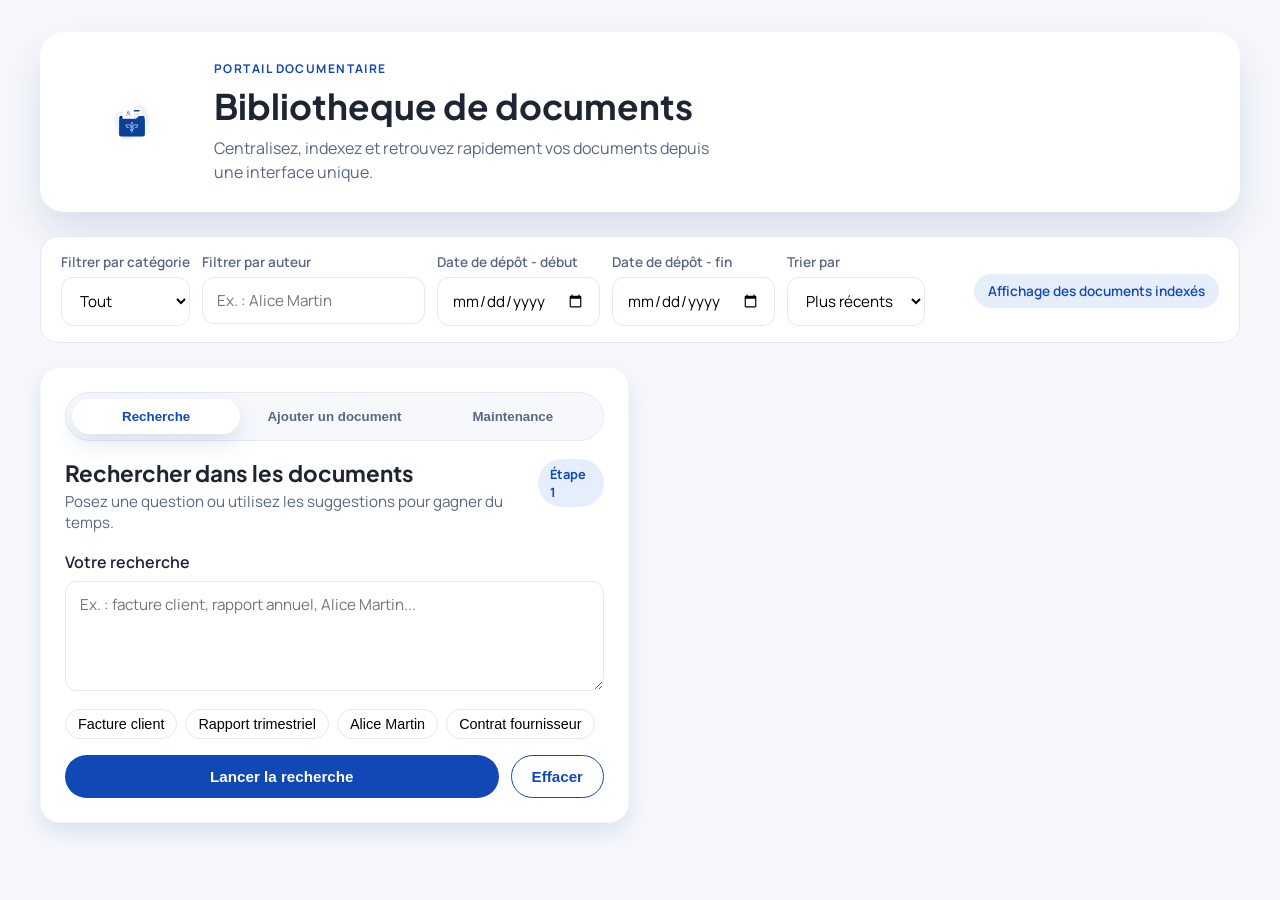
==== src/main/resources/static/index.html @ af0b33cd "refactoring with Bert  Embeddings" ====
<!DOCTYPE html>
<html lang="fr">
<head>
    <meta charset="UTF-8">
    <meta name="viewport" content="width=device-width, initial-scale=1.0">
    <title>POC Recherche Documentaire</title>
    <link rel="stylesheet" href="style.css">
</head>
<body>
    <div class="page-shell">
        <div class="main-area">
            <header class="topbar">
                <div class="topbar-left">
                    <div class="logo-block logo-inline" aria-label="Portail documentaire">
                        <div class="logo-svg" aria-hidden="true">
                            <svg xmlns="http://www.w3.org/2000/svg" viewBox="0 0 160 160" focusable="false" fill="none">
                                <path fill-rule="evenodd" clip-rule="evenodd" d="M14.8884 101.372C11.4714 83.1768 1.82896 61.7668 14.8364 48.587C28.2997 34.9452 51.8456 38.5 69.4699 46.0677C83.7802 52.2124 89.3129 68.0719 94.4355 82.7661C98.5552 94.5835 99.2362 106.781 94.7006 118.442C89.6573 131.408 82.3371 145.084 68.8498 148.546C55.1799 152.055 41.6489 144.076 31.0245 134.788C21.2227 126.219 17.2897 114.159 14.8884 101.372Z" fill="#A0B2EC" fill-opacity="0.16"/>
                                <path d="M134.02 26.1579C143.216 37.8291 149.362 52.6506 151.388 67.2498C155.366 95.9281 133.148 124.519 103.481 131.039C89.5222 134.106 73.9301 130.748 65.0224 120.067C58.4294 112.163 58.0887 101.722 61.5658 92.1606C64.4989 84.0965 70.0261 77.1935 73.5948 69.406C79.0514 57.5003 77.8714 45.1716 80.9607 32.9169C82.654 26.1985 86.4874 18.6388 92.8475 14.7705C98.8848 11.0977 106.569 10.2636 113.271 11.8981C121.731 13.9608 128.786 19.5161 134.02 26.1579Z" fill="#A0B2EC" fill-opacity="0.16"/>
                                <path d="M130.402 72.8366L130.402 131.085C130.402 134.266 127.823 136.845 124.642 136.845L35.3616 136.845C32.1804 136.845 29.6016 134.266 29.6016 131.085L29.6016 61.3166C29.6016 58.1355 32.1804 55.5566 35.3616 55.5566L58.365 55.5566C61.5462 55.5566 64.125 58.1355 64.125 61.3166L64.125 64.1966C64.125 65.7872 65.4144 67.0766 67.005 67.0766L124.642 67.0767C127.823 67.0767 130.402 69.6555 130.402 72.8366Z" fill="#0C419A"/>
                                <path d="M130.402 72.8366L130.402 131.085C130.402 134.266 127.823 136.845 124.642 136.845L35.3616 136.845C32.1804 136.845 29.6016 134.266 29.6016 131.085L29.6016 61.3166C29.6016 58.1355 32.1804 55.5566 35.3616 55.5566L58.365 55.5566C61.5462 55.5566 64.125 58.1355 64.125 61.3166L64.125 64.1966C64.125 65.7872 65.4144 67.0766 67.005 67.0766L124.642 67.0767C127.823 67.0767 130.402 69.6555 130.402 72.8366Z" fill="black" fill-opacity="0.3"/>
                                <g filter="url(#filter0_d_7993_14626)">
                                    <path d="M48.0016 136H112.722C116.257 136 119.122 133.135 119.122 129.6V30.4C119.122 26.8654 116.257 24 112.722 24H48.0016C44.4669 24 41.6016 26.8654 41.6016 30.4V129.6C41.6016 133.135 44.4669 136 48.0016 136Z" fill="white"/>
                                </g>
                                <rect x="86.4023" y="32" width="24.8" height="6.4" rx="3.2" fill="#0C419A"/>
                                <rect x="86.4023" y="45.5996" width="24.8" height="4.8" rx="2.4" fill="#BDCCF8"/>
                                <rect x="86.4023" y="57.5996" width="8.8" height="4.8" rx="2.4" fill="#BDCCF8"/>
                                <circle cx="65.6016" cy="48" r="16" fill="#F9FAFF"/>
                                <path d="M60.4516 43.032C60.4516 40.474 62.5782 38.4004 65.2016 38.4004C67.8249 38.4004 69.9516 40.474 69.9516 43.032C69.9516 45.5899 67.8249 47.6635 65.2016 47.6635C62.5782 47.6635 60.4516 45.5899 60.4516 43.032ZM65.2016 45.8109C66.7756 45.8109 68.0516 44.5667 68.0516 43.032C68.0516 41.4972 66.7756 40.253 65.2016 40.253C63.6276 40.253 62.3516 41.4972 62.3516 43.032C62.3516 44.5667 63.6276 45.8109 65.2016 45.8109Z" fill="#0C419A"/>
                                <path d="M59.8276 50.7604C58.6332 51.9249 57.8775 53.4371 57.6639 55.0531C57.5951 55.5732 58.0269 56.0004 58.5516 56.0004C59.0762 56.0004 59.4931 55.5719 59.5846 55.0552C59.7834 53.932 60.3334 52.8872 61.1711 52.0704C62.24 51.0281 63.6898 50.4425 65.2016 50.4425C66.7133 50.4425 68.1631 51.0281 69.2321 52.0704C70.0697 52.8872 70.6198 53.932 70.8186 55.0552C70.91 55.5719 71.3269 56.0004 71.8516 56.0004C72.3762 56.0004 72.808 55.5732 72.7392 55.0531C72.5257 53.4371 71.7699 51.9249 70.5756 50.7604C69.1503 49.3706 67.2172 48.5899 65.2016 48.5899C63.1859 48.5899 61.2528 49.3706 59.8276 50.7604Z" fill="#0C419A"/>
                                <rect x="49.6016" y="72" width="9.6" height="6.4" rx="3.2" fill="#A05BB6"/>
                                <rect x="49.6016" y="84.8008" width="9.6" height="6.4" rx="3.2" fill="#A05BB6"/>
                                <rect x="63.2031" y="72.8008" width="48" height="4.8" rx="2.4" fill="#BDCCF8"/>
                                <rect x="63.2031" y="85.5996" width="24.8" height="4.8" rx="2.4" fill="#BDCCF8"/>
                                <rect x="49.6016" y="99.1992" width="61.6" height="23.2" rx="2.03303" fill="#F9FAFF"/>
                                <path d="M56 113.599H62.0785C62.3927 113.599 62.6778 113.415 62.8074 113.129L64.9271 108.445C65.2133 107.813 66.1142 107.82 66.39 108.457L70.5672 118.105C70.8575 118.775 71.8206 118.738 72.0579 118.047L73.4001 114.139C73.5111 113.816 73.815 113.599 74.1567 113.599H76.6115C76.9128 113.599 77.1886 113.43 77.3249 113.161L81.5559 104.821C81.8708 104.2 82.7733 104.249 83.0182 104.901L87.4175 116.601C87.6678 117.267 88.5975 117.299 88.8937 116.652L90.0781 114.066C90.2084 113.782 90.4925 113.599 90.8054 113.599H94.1971C94.4984 113.599 94.7742 113.43 94.9105 113.161L96.6127 109.806C96.909 109.222 97.7433 109.222 98.0396 109.806L99.7417 113.161C99.8781 113.43 100.154 113.599 100.455 113.599H104.8" stroke="#A05BB6" stroke-width="2" stroke-linecap="round"/>
                                <path d="M29.6021 72.8367L29.6021 131.085C29.6021 134.266 32.181 136.845 35.3621 136.845L124.642 136.845C127.824 136.845 130.402 134.266 130.402 131.085L130.402 61.3166C130.402 58.1355 127.824 55.5566 124.642 55.5566L109.785 55.5566C108.257 55.5566 106.792 56.1635 105.712 57.2437L96.7224 66.2331C96.1823 66.7732 95.4498 67.0766 94.686 67.0766L35.3621 67.0766C32.181 67.0766 29.6021 69.6555 29.6021 72.8367Z" fill="#0C419A"/>
                                <path d="M77.4423 110.24H83.2023C84.3481 110.24 85.4469 109.785 86.257 108.975C87.0672 108.165 87.5223 107.066 87.5223 105.92C87.5223 104.774 87.0672 103.675 86.257 102.865C85.4469 102.055 84.3481 101.6 83.2023 101.6H73.1223C72.7404 101.6 72.3742 101.752 72.1041 102.022C71.8341 102.292 71.6823 102.658 71.6823 103.04C71.6823 103.422 71.8341 103.788 72.1041 104.058C72.3742 104.328 72.7404 104.48 73.1223 104.48H83.2023C83.5843 104.48 83.9505 104.632 84.2206 104.902C84.4906 105.172 84.6423 105.538 84.6423 105.92C84.6423 106.302 84.4906 106.668 84.2206 106.938C83.9505 107.208 83.5843 107.36 83.2023 107.36H77.4423C76.2966 107.36 75.1978 107.815 74.3876 108.625C73.5775 109.435 73.1223 110.534 73.1223 111.68C73.1223 112.826 73.5775 113.925 74.3876 114.735C75.1978 115.545 76.2966 116 77.4423 116H83.2023C83.5843 116 83.9505 115.848 84.2206 115.578C84.4906 115.308 84.6423 114.942 84.6423 114.56C84.6423 114.178 84.4906 113.812 84.2206 113.542C83.9505 113.272 83.5843 113.12 83.2023 113.12H77.4423C77.0604 113.12 76.6942 112.968 76.4241 112.698C76.1541 112.428 76.0023 112.062 76.0023 111.68C76.0023 111.298 76.1541 110.932 76.4241 110.662C76.6942 110.392 77.0604 110.24 77.4423 110.24Z" fill="#BDCCF8"/>
                                <path d="M81.0423 98.72C82.26 98.7196 83.4462 98.3334 84.4307 97.6167C85.4151 96.9001 86.1471 95.8899 86.5215 94.7312C86.6909 94.2171 87.0178 93.7693 87.4559 93.4514C87.894 93.1335 88.4211 92.9616 88.9623 92.96H101.822C101.475 95.3595 100.276 97.5537 98.4429 99.1406C96.61 100.727 94.2667 101.601 91.8423 101.6C91.4604 101.6 91.0942 101.752 90.8241 102.022C90.5541 102.292 90.4023 102.658 90.4023 103.04C90.4023 103.422 90.5541 103.788 90.8241 104.058C91.0942 104.328 91.4604 104.48 91.8423 104.48C95.2796 104.48 98.576 103.115 101.006 100.684C103.437 98.2536 104.802 94.9572 104.802 91.52C104.802 91.1381 104.651 90.7718 104.381 90.5018C104.111 90.2317 103.744 90.08 103.362 90.08H88.9623C87.7447 90.0804 86.5584 90.4666 85.574 91.1833C84.5896 91.8999 83.8576 92.9101 83.4831 94.0688C83.3138 94.5829 82.9869 95.0307 82.5488 95.3486C82.1107 95.6665 81.5836 95.8384 81.0423 95.84H78.1623C77.6211 95.8384 77.094 95.6665 76.6559 95.3486C76.2178 95.0307 75.8909 94.5829 75.7215 94.0688C75.3471 92.9101 74.6151 91.8999 73.6307 91.1833C72.6462 90.4666 71.46 90.0804 70.2423 90.08H55.8423C55.4604 90.08 55.0942 90.2317 54.8241 90.5018C54.5541 90.7718 54.4023 91.1381 54.4023 91.52C54.4023 94.9572 55.7678 98.2536 58.1982 100.684C60.6287 103.115 63.9251 104.48 67.3623 104.48C67.7443 104.48 68.1105 104.328 68.3806 104.058C68.6506 103.788 68.8023 103.422 68.8023 103.04C68.8023 102.658 68.6506 102.292 68.3806 102.022C68.1105 101.752 67.7443 101.6 67.3623 101.6C64.938 101.601 62.5947 100.727 60.7618 99.1406C58.929 97.5537 57.7295 95.3595 57.3831 92.96H70.2423C70.7836 92.9616 71.3107 93.1335 71.7488 93.4514C72.1869 93.7693 72.5138 94.2171 72.6831 94.7312C73.0576 95.8899 73.7896 96.9001 74.774 97.6167C75.7584 98.3334 76.9447 98.7196 78.1623 98.72H81.0423Z" fill="#BDCCF8"/>
                                <path d="M79.6023 123.2C79.2204 123.2 78.8542 123.048 78.5841 122.778C78.3141 122.508 78.1623 122.142 78.1623 121.76V87.2C78.1623 86.8181 78.3141 86.4518 78.5841 86.1818C78.8542 85.9117 79.2204 85.76 79.6023 85.76C79.9843 85.76 80.3505 85.9117 80.6206 86.1818C80.8906 86.4518 81.0423 86.8181 81.0423 87.2V121.76C81.0423 122.142 80.8906 122.508 80.6206 122.778C80.3505 123.048 79.9843 123.2 79.6023 123.2Z" fill="#BDCCF8"/>
                                <path d="M79.6023 87.2C78.8903 87.2 78.1943 86.9889 77.6023 86.5933C77.0103 86.1977 76.5489 85.6355 76.2764 84.9777C76.0039 84.3198 75.9326 83.596 76.0715 82.8977C76.2104 82.1993 76.5533 81.5579 77.0568 81.0544C77.5602 80.5509 78.2017 80.2081 78.9 80.0692C79.5984 79.9303 80.3222 80.0016 80.98 80.274C81.6378 80.5465 82.2001 81.0079 82.5956 81.5999C82.9912 82.192 83.2023 82.888 83.2023 83.6C83.2023 84.5548 82.8231 85.4705 82.1479 86.1456C81.4728 86.8207 80.5571 87.2 79.6023 87.2ZM79.6023 82.0571C79.2972 82.0571 78.9989 82.1476 78.7452 82.3172C78.4915 82.4867 78.2937 82.7277 78.1769 83.0096C78.0602 83.2915 78.0296 83.6017 78.0891 83.901C78.1487 84.2003 78.2956 84.4752 78.5114 84.691C78.7272 84.9067 79.0021 85.0537 79.3013 85.1132C79.6006 85.1727 79.9108 85.1422 80.1928 85.0254C80.4747 84.9086 80.7157 84.7109 80.8852 84.4572C81.0547 84.2034 81.1452 83.9051 81.1452 83.6C81.1452 83.1908 80.9827 82.7984 80.6933 82.509C80.404 82.2197 80.0115 82.0571 79.6023 82.0571Z" fill="#BDCCF8"/>
                                <defs>
                                    <filter id="filter0_d_7993_14626" x="29.6343" y="18.0164" width="101.454" height="135.934" filterUnits="userSpaceOnUse" color-interpolation-filters="sRGB">
                                        <feFlood flood-opacity="0" result="BackgroundImageFix"/>
                                        <feColorMatrix in="SourceAlpha" type="matrix" values="0 0 0 0 0 0 0 0 0 0 0 0 0 0 0 0 0 0 127 0" result="hardAlpha"/>
                                        <feOffset dy="5.98361"/>
                                        <feGaussianBlur stdDeviation="5.98361"/>
                                        <feColorMatrix type="matrix" values="0 0 0 0 0.0470588 0 0 0 0 0.254902 0 0 0 0 0.603922 0 0 0 0.1 0"/>
                                        <feBlend mode="normal" in2="BackgroundImageFix" result="effect1_dropShadow_7993_14626"/>
                                        <feBlend mode="normal" in="SourceGraphic" in2="effect1_dropShadow_7993_14626" result="shape"/>
                                    </filter>
                                </defs>
                            </svg>
                        </div>
                    </div>
                    <div class="page-title">
                        <span class="page-eyebrow">Portail documentaire</span>
                        <h1>Bibliotheque de documents</h1>
                        <p>Centralisez, indexez et retrouvez rapidement vos documents depuis une interface unique.</p>
                    </div>
                </div>
                <div class="topbar-actions" style="visibility: hidden;">
                    <button class="btn btn-ghost">Créer un dossier</button>
                    <button class="btn">Ajouter un document</button>
                </div>
            </header>

            <section class="toolbar">
                <div class="toolbar-group">
                    <label class="control">
                        Filtrer par catégorie
                        <select class="select-box" id="filterCategory">
                            <option>Tout</option>
                            <option>Facture</option>
                            <option>Rapport</option>
                            <option>Contrat</option>
                        </select>
                    </label>
                    <label class="control autocomplete-control">
                        Filtrer par auteur
                        <input type="text" class="search-box" id="filterAuthor" placeholder="Ex. : Alice Martin" />
                    </label>
                    <label class="control">
                        Date de dépôt - début
                        <input type="date" class="search-box" id="filterDateFrom" />
                    </label>
                    <label class="control">
                        Date de dépôt - fin
                        <input type="date" class="search-box" id="filterDateTo" />
                    </label>
                    <label class="control">
                        Trier par
                        <select class="select-box" id="filterSort">
                            <option>Plus récents</option>
                            <option>Plus anciens</option>
                        </select>
                    </label>
                </div>
                <div class="toolbar-info">
                    <span class="info-pill">Affichage des documents indexés</span>
                </div>
            </section>

            <main class="content-grid">
                <section class="panel tab-panel is-active" id="tab-search" data-tab-panel="search">
                    <div class="tab-header">
                        <button class="tab-button is-active" type="button" data-tab="search">Recherche</button>
                        <button class="tab-button" type="button" data-tab="index">Ajouter un document</button>
                        <button class="tab-button" type="button" data-tab="maintenance">Maintenance</button>
                    </div>
                    <div class="panel-header">
                        <div>
                            <h2>Rechercher dans les documents</h2>
                            <p class="panel-subtitle">Posez une question ou utilisez les suggestions pour gagner du temps.</p>
                        </div>
                        <span class="panel-tag">Étape 1</span>
                    </div>

                    <div class="field">
                        <label for="searchQuery">Votre recherche</label>
                        <textarea class="search-box" id="searchQuery" rows="4" placeholder="Ex. : facture client, rapport annuel, Alice Martin..."></textarea>
                        <div class="chip-group" aria-label="Suggestions de recherche">
                            <button class="chip" type="button" data-query="facture client">Facture client</button>
                            <button class="chip" type="button" data-query="rapport trimestriel">Rapport trimestriel</button>
                            <button class="chip" type="button" data-query="Alice Martin">Alice Martin</button>
                            <button class="chip" type="button" data-query="contrat fournisseur">Contrat fournisseur</button>
                        </div>
                    </div>

                    <div class="btn-row">
                        <button class="btn" id="searchBtn">Lancer la recherche</button>
                        <button class="btn btn-ghost" id="clearSearchBtn" type="button">Effacer</button>
                    </div>

                    <div class="loading" id="searchLoading">
                        <div class="spinner"></div>
                        <p>Recherche en cours...</p>
                    </div>
                    <div class="error" id="searchError"></div>
                    <div class="result-box" id="searchResult">
                        <div class="results-header" id="searchResultsHeader" style="display: none;">
                            <span class="results-count" id="resultsCount"></span>
                            <span class="results-meta">Affichage des extraits les plus pertinents</span>
                        </div>
                        <div id="searchResultContent"></div>
                    </div>
                </section>

                <section class="panel tab-panel" id="tab-index" data-tab-panel="index">
                    <div class="tab-header">
                        <button class="tab-button" type="button" data-tab="search">Recherche</button>
                        <button class="tab-button is-active" type="button" data-tab="index">Ajouter un document</button>
                        <button class="tab-button" type="button" data-tab="maintenance">Maintenance</button>
                    </div>
                    <div class="panel-header">
                        <div>
                            <h2>Ajouter un document</h2>
                            <p class="panel-subtitle">Déposez un fichier et complétez les informations avant indexation.</p>
                        </div>
                        <span class="panel-tag">Étape 2</span>
                    </div>
                    <div class="info-banner" role="note">
                        <strong>Démo :</strong> cette étape est habituellement automatique. Nous l’affichons ici pour montrer le processus d’indexation pendant la démonstration.
                    </div>

                    <div class="field">
                        <label for="indexFile">Fichier a indexer</label>
                        <label for="indexFile" class="file-drop" id="fileDrop">
                            <span class="file-drop-title">Glissez-déposez un fichier ou cliquez pour parcourir</span>
                            <span class="file-drop-meta">PDF, image ou scan — taille max recommandée 10 Mo</span>
                        </label>
                        <input type="file" id="indexFile">
                        <div class="file-name" id="fileName"></div>
                    </div>

                    <div class="input-grid">
                        <div class="field">
                            <label for="documentTitle">Titre du document</label>
                            <input type="text" class="search-box" id="documentTitle" placeholder="Ex. : Rapport d'activite Q1" />
                        </div>
                        <div class="field">
                            <label for="documentAuthor">Auteur du dépôt</label>
                            <input type="text" class="search-box" id="documentAuthor" placeholder="Ex. : Alice Martin" />
                        </div>
                    </div>
                    <div class="field">
                        <label for="documentDate">Date de dépôt</label>
                        <input type="date" class="search-box" id="documentDate" />
                    </div>

                    <div class="field">
                        <label for="indexType">Type de document</label>
                        <select class="select-box" id="indexType">
                            <option value="FACTURE" selected>Facture (OCR)</option>
                            <option value="RAPPORT">Rapport (OCR)</option>
                            <option value="CONTRAT">Contrat (OCR)</option>
                        </select>
                    </div>

                    <div class="field" style="display: none">
                        <label for="indexOcrType">Moteur OCR PDF</label>
                        <select class="select-box" id="indexOcrType">
                            <option value="pdfbox" selected>PDFBox</option>
                            <option value="tika">Tika</option>
                        </select>
                    </div>

                    <div class="btn-row">
                        <button class="btn" id="indexBtn">Indexer le document</button>
                        <button class="btn btn-ghost" id="resetIndexBtn" type="button">Réinitialiser</button>
                    </div>

                    <div class="loading" id="indexLoading">
                        <div class="spinner"></div>
                        <p>Indexation en cours...</p>
                    </div>
                    <div class="error" id="indexError"></div>
                    <div class="success-message" id="indexSuccess"></div>
                    <div class="result-box" id="indexResult">
                        <pre id="indexResultContent"></pre>
                    </div>
                </section>

                <section class="panel tab-panel" id="tab-maintenance" data-tab-panel="maintenance">
                    <div class="tab-header">
                        <button class="tab-button" type="button" data-tab="search">Recherche</button>
                        <button class="tab-button" type="button" data-tab="index">Ajouter un document</button>
                        <button class="tab-button is-active" type="button" data-tab="maintenance">Maintenance</button>
                    </div>
                    <div class="panel-header">
                        <div>
                            <h2>Maintenance</h2>
                            <p class="panel-subtitle">Relancez les op&eacute;rations d&apos;administration de l&apos;index sans passer par l&apos;API.</p>
                        </div>
                        <span class="panel-tag">Outils</span>
                    </div>

                    <div class="maintenance-card">
                        <div class="maintenance-copy">
                            <h3>Rebuild de l&apos;index auteurs</h3>
                            <p>Reconstruit l&apos;autocompl&eacute;tion des auteurs &agrave; partir des documents d&eacute;j&agrave; stock&eacute;s.</p>
                        </div>
                        <div class="btn-row maintenance-actions">
                            <button class="btn" id="rebuildAuthorsBtn" type="button">Rebuild index auteurs</button>
                        </div>
                    </div>

                    <div class="loading" id="maintenanceLoading">
                        <div class="spinner"></div>
                        <p>Rebuild en cours...</p>
                    </div>
                    <div class="error" id="maintenanceError"></div>
                    <div class="success-message" id="maintenanceSuccess"></div>
                    <div class="result-box" id="maintenanceResult">
                        <pre id="maintenanceResultContent"></pre>
                    </div>
                </section>
            </main>
        </div>
    </div>

    <script src="script.js"></script>
</body>
</html>
---- src/main/resources/static/style.css ----
@import url('https://fonts.googleapis.com/css2?family=Manrope:wght@400;500;600;700&family=Plus+Jakarta+Sans:wght@500;600;700&display=swap');

:root {
    --blue-900: #0b2a6f;
    --blue-700: #1248b5;
    --blue-500: #1f6feb;
    --blue-100: #e7eefb;
    --pink-500: #e21a83;
    --text: #1e2432;
    --muted: #5b6782;
    --surface: #ffffff;
    --surface-soft: #f6f8fc;
    --border: #e3e8f4;
    --shadow: 0 20px 40px rgba(11, 42, 111, 0.12);
    --shadow-soft: 0 10px 22px rgba(16, 62, 156, 0.12);
}

* {
    margin: 0;
    padding: 0;
    box-sizing: border-box;
}

body {
    font-family: 'Manrope', 'Segoe UI', sans-serif;
    background: var(--surface-soft);
    color: var(--text);
    min-height: 100vh;
}

.page-shell {
    display: block;
    min-height: 100vh;
}

.logo-block {
    display: flex;
    flex-direction: column;
    gap: 8px;
}

.logo-svg {
    width: 120px;
    height: 40px;
}

.logo-svg svg {
    width: 100%;
    height: 100%;
    display: block;
}

.main-area {
    padding: 32px 40px 60px;
    display: flex;
    flex-direction: column;
    gap: 24px;
}

.topbar {
    background: var(--surface);
    border-radius: 24px;
    box-shadow: var(--shadow);
    padding: 28px 32px;
    display: flex;
    justify-content: space-between;
    gap: 24px;
    align-items: center;
}

.topbar-left {
    display: flex;
    align-items: center;
    gap: 22px;
}

.logo-inline {
    line-height: 0;
}

.page-eyebrow {
    text-transform: uppercase;
    letter-spacing: 0.12em;
    font-size: 0.75rem;
    color: var(--blue-700);
    font-weight: 700;
    display: block;
    margin-bottom: 6px;
}

h1 {
    font-family: 'Plus Jakarta Sans', 'Manrope', sans-serif;
    font-size: 2.2rem;
    margin-bottom: 8px;
}

.topbar p {
    color: var(--muted);
    max-width: 520px;
    line-height: 1.5;
}

.topbar-actions {
    display: flex;
    gap: 12px;
}

.toolbar {
    background: var(--surface);
    border-radius: 18px;
    border: 1px solid var(--border);
    padding: 16px 20px;
    display: flex;
    align-items: center;
    justify-content: space-between;
    gap: 16px;
}

.toolbar-group {
    display: flex;
    gap: 12px;
}

.control {
    display: flex;
    flex-direction: column;
    gap: 6px;
    font-size: 0.85rem;
    font-weight: 600;
    color: var(--muted);
}

.autocomplete-control {
    position: relative;
    min-width: 220px;
}

.info-pill {
    background: var(--blue-100);
    color: var(--blue-700);
    padding: 8px 14px;
    border-radius: 999px;
    font-weight: 600;
    font-size: 0.85rem;
}

.content-grid {
    display: grid;
    grid-template-columns: repeat(2, minmax(0, 1fr));
    gap: 22px;
}

.panel {
    background: var(--surface);
    border-radius: 20px;
    padding: 24px;
    box-shadow: var(--shadow-soft);
    border: 1px solid rgba(12, 40, 100, 0.04);
}

.tab-panel {
    display: none;
}

.tab-panel.is-active {
    display: block;
}

.tab-header {
    display: flex;
    gap: 10px;
    margin-bottom: 18px;
    padding: 6px;
    background: var(--surface-soft);
    border-radius: 999px;
    border: 1px solid var(--border);
}

.tab-button {
    flex: 1;
    border: none;
    background: transparent;
    padding: 10px 16px;
    border-radius: 999px;
    font-weight: 700;
    color: var(--muted);
    cursor: pointer;
    transition: background 0.2s ease, color 0.2s ease, box-shadow 0.2s ease;
}

.tab-button.is-active {
    background: var(--surface);
    color: var(--blue-700);
    box-shadow: var(--shadow-soft);
}

.panel-header {
    display: flex;
    justify-content: space-between;
    gap: 12px;
    margin-bottom: 18px;
}

.panel h2 {
    font-family: 'Plus Jakarta Sans', 'Manrope', sans-serif;
    font-size: 1.4rem;
    margin-bottom: 4px;
}

.panel-subtitle {
    color: var(--muted);
    font-size: 0.95rem;
}

.panel-tag {
    background: var(--blue-100);
    color: var(--blue-700);
    padding: 6px 12px;
    border-radius: 999px;
    font-weight: 700;
    font-size: 0.8rem;
    height: fit-content;
}

.info-banner {
    background: #fff7e6;
    color: #7a4b00;
    border: 1px solid #ffd8a8;
    padding: 12px 14px;
    border-radius: 12px;
    font-size: 0.9rem;
    line-height: 1.5;
    margin-bottom: 16px;
}

.info-banner strong {
    font-weight: 700;
}

.maintenance-card {
    display: flex;
    justify-content: space-between;
    align-items: center;
    gap: 18px;
    padding: 18px;
    border: 1px solid var(--border);
    border-radius: 16px;
    background: linear-gradient(135deg, #f9fbff 0%, #eef4ff 100%);
    margin-bottom: 16px;
}

.maintenance-copy h3 {
    font-family: 'Plus Jakarta Sans', 'Manrope', sans-serif;
    font-size: 1.05rem;
    margin-bottom: 6px;
}

.maintenance-copy p {
    color: var(--muted);
    line-height: 1.5;
}

.maintenance-actions {
    min-width: 240px;
    margin-top: 0;
}

.field {
    display: flex;
    flex-direction: column;
    gap: 8px;
    margin-bottom: 16px;
}

.field label {
    font-weight: 600;
    color: var(--text);
}

.input-grid {
    display: grid;
    grid-template-columns: repeat(2, minmax(0, 1fr));
    gap: 16px;
}

.search-box,
.select-box {
    width: 100%;
    padding: 12px 14px;
    border: 1px solid var(--border);
    border-radius: 12px;
    font-size: 0.95rem;
    background: #fff;
    transition: border-color 0.2s ease, box-shadow 0.2s ease;
    font-family: 'Manrope', 'Segoe UI', sans-serif;
}

.search-box:focus,
.select-box:focus {
    outline: none;
    border-color: var(--blue-500);
    box-shadow: 0 0 0 4px rgba(31, 111, 235, 0.16);
}

.search-box {
    resize: vertical;
    min-height: 52px;
}

.toolbar .search-box {
    min-height: auto;
}

.file-drop {
    border: 2px dashed rgba(18, 72, 181, 0.35);
    background: rgba(18, 72, 181, 0.05);
    padding: 16px;
    border-radius: 14px;
    cursor: pointer;
    transition: border-color 0.2s ease, background 0.2s ease;
}

.file-drop-title {
    display: block;
    font-weight: 600;
    margin-bottom: 6px;
}

.file-drop-meta {
    font-size: 0.9rem;
    color: var(--muted);
}

.file-drop.dragover {
    background: rgba(31, 111, 235, 0.08);
    border-color: var(--blue-500);
}

input[type="file"] {
    display: none;
}

.file-name {
    font-size: 0.9rem;
    color: var(--blue-700);
    font-weight: 600;
}

.btn-row {
    display: grid;
    grid-template-columns: 1fr auto;
    gap: 12px;
    margin-top: 6px;
}

.btn {
    background: var(--blue-700);
    color: #fff;
    border: none;
    padding: 12px 20px;
    border-radius: 999px;
    font-size: 0.95rem;
    cursor: pointer;
    font-weight: 700;
    transition: transform 0.2s ease, box-shadow 0.2s ease, background 0.2s ease;
}

.btn:hover {
    transform: translateY(-1px);
    box-shadow: var(--shadow-soft);
    background: var(--blue-500);
}

.btn:disabled {
    opacity: 0.6;
    cursor: not-allowed;
    transform: none;
    box-shadow: none;
}

.btn-ghost {
    background: #fff;
    color: var(--blue-700);
    border: 1px solid var(--blue-700);
}

.btn-ghost:hover {
    background: var(--blue-100);
    box-shadow: none;
}

.chip-group {
    display: flex;
    flex-wrap: wrap;
    gap: 8px;
    margin-top: 10px;
}

.chip {
    background: #fff;
    border: 1px solid var(--border);
    padding: 6px 12px;
    border-radius: 999px;
    font-size: 0.9rem;
    cursor: pointer;
    transition: border-color 0.2s ease, color 0.2s ease;
}

.chip:hover {
    border-color: var(--blue-500);
    color: var(--blue-500);
}

.result-box {
    background: var(--surface-soft);
    padding: 16px;
    border-radius: 14px;
    margin-top: 20px;
    max-height: 520px;
    overflow-y: auto;
    display: none;
    border: 1px solid var(--border);
}

.result-box.show {
    display: block;
}

.result-box pre {
    white-space: pre-wrap;
    word-wrap: break-word;
    color: #1f2937;
    font-family: 'JetBrains Mono', 'Courier New', monospace;
    font-size: 0.9rem;
}

.results-header {
    display: flex;
    justify-content: space-between;
    align-items: center;
    margin-bottom: 12px;
    padding-bottom: 10px;
    border-bottom: 1px solid var(--border);
}

.results-count {
    font-weight: 700;
    color: var(--blue-700);
}

.results-meta {
    font-size: 0.85rem;
    color: var(--muted);
}

.document-item {
    background: #fff;
    border: 1px solid var(--border);
    border-radius: 14px;
    padding: 14px;
    margin-bottom: 12px;
    transition: box-shadow 0.2s ease;
}

.document-item:hover {
    box-shadow: 0 10px 20px rgba(15, 23, 42, 0.08);
}

.document-header {
    display: flex;
    justify-content: space-between;
    align-items: flex-start;
    margin-bottom: 10px;
    gap: 12px;
}

.document-name {
    font-weight: 600;
    color: var(--text);
    font-size: 0.95rem;
    flex: 1;
    word-break: break-word;
}

.document-id {
    font-size: 0.75rem;
    color: #94a3b8;
    font-family: 'JetBrains Mono', 'Courier New', monospace;
}

.document-fragment {
    background: var(--surface-soft);
    padding: 12px;
    border-radius: 12px;
    font-size: 0.9rem;
    color: #4b5563;
    line-height: 1.6;
    max-height: 200px;
    overflow-y: auto;
    white-space: pre-wrap;
    word-wrap: break-word;
}

.document-fragment b {
    background: #ffe5f1;
    padding: 2px 4px;
    border-radius: 4px;
    color: var(--pink-500);
}

.document-meta {
    display: flex;
    flex-wrap: wrap;
    gap: 6px 12px;
    margin-top: 4px;
    font-size: 0.8rem;
    color: var(--muted);
}

.document-meta-item {
    display: inline-flex;
    align-items: center;
    gap: 4px;
}

.document-meta-item .mono {
    font-family: JetBrains Mono, "Courier New", monospace;
    font-size: 0.75rem;
    color: #94a3b8;
}

.document-category-tag {
    background: var(--blue-100);
    color: var(--blue-700);
    padding: 4px 10px;
    border-radius: 999px;
    font-size: 0.8rem;
    font-weight: 600;
    white-space: nowrap;
}

.document-actions {
    margin-top: 10px;
    display: flex;
    flex-wrap: wrap;
    gap: 8px;
}

.btn-link {
    font-size: 0.85rem;
    font-weight: 600;
    color: var(--blue-700);
    text-decoration: none;
    padding: 6px 10px;
    border-radius: 999px;
    border: 1px solid var(--blue-700);
    background: #fff;
    transition: background 0.2s ease, color 0.2s ease;
}

.btn-link:hover {
    background: var(--blue-100);
    color: var(--blue-900);
}


.no-results {
    text-align: center;
    padding: 30px;
    color: #94a3b8;
}

.loading {
    display: none;
    text-align: center;
    color: var(--blue-700);
    margin-top: 12px;
    font-weight: 600;
}

.loading.show {
    display: block;
}

.spinner {
    border: 3px solid #e2e8f0;
    border-top: 3px solid var(--blue-700);
    border-radius: 50%;
    width: 34px;
    height: 34px;
    animation: spin 1s linear infinite;
    margin: 10px auto;
}

.error {
    background: #fee2e2;
    color: #b91c1c;
    padding: 12px 14px;
    border-radius: 12px;
    margin-top: 12px;
    display: none;
}

.error.show {
    display: block;
}

.success-message {
    background: #dcfce7;
    color: #166534;
    padding: 12px 14px;
    border-radius: 12px;
    margin-top: 12px;
    display: none;
}

.success-message.show {
    display: block;
}

@keyframes spin {
    to {
        transform: rotate(360deg);
    }
}

/* ==================== AUTOCOMPLÉTION ==================== */
.autocomplete-container {
    position: absolute;
    top: 100%;
    left: 0;
    right: 0;
    background: #fff;
    border: 1px solid var(--border);
    border-radius: 12px;
    box-shadow: var(--shadow-soft);
    max-height: 280px;
    overflow-y: auto;
    z-index: 1000;
    margin-top: 4px;
    display: none;
}

.autocomplete-container.show {
    display: block;
}

.autocomplete-item {
    padding: 12px 16px;
    cursor: pointer;
    display: flex;
    justify-content: space-between;
    align-items: center;
    transition: background 0.15s ease;
    border-bottom: 1px solid var(--surface-soft);
}

.autocomplete-item:last-child {
    border-bottom: none;
}

.autocomplete-item:hover,
.autocomplete-item.active {
    background: var(--blue-100);
}

.autocomplete-text {
    flex: 1;
    font-size: 0.95rem;
    color: var(--text);
    font-weight: 500;
}

.autocomplete-text b {
    background: var(--blue-500);
    color: white;
    padding: 2px 5px;
    border-radius: 4px;
    font-weight: 700;
}

.autocomplete-count {
    font-size: 0.8rem;
    color: var(--muted);
    background: var(--surface-soft);
    padding: 4px 10px;
    border-radius: 999px;
    font-weight: 600;
    white-space: nowrap;
    margin-left: 12px;
}

@media (max-width: 980px) {
    .main-area {
        padding: 24px;
    }

    .topbar {
        flex-direction: column;
        align-items: flex-start;
    }

    .topbar-left {
        flex-direction: column;
        align-items: flex-start;
    }

    .content-grid {
        grid-template-columns: 1fr;
    }

    .input-grid {
        grid-template-columns: 1fr;
    }

    .btn-row {
        grid-template-columns: 1fr;
    }

    .maintenance-card {
        flex-direction: column;
        align-items: stretch;
    }

    .maintenance-actions {
        min-width: 0;
    }
}

@media (max-width: 640px) {
    .topbar-actions {
        flex-direction: column;
        width: 100%;
    }

    .toolbar {
        flex-direction: column;
        align-items: flex-start;
    }

    .toolbar-group {
        width: 100%;
        flex-direction: column;
    }
}

.document-meta-item .score {
    font-weight: bold;
    color: #28a745; /* vert pour bons scores */
}

.score {
    min-width: 4em;
    text-align: right;
}
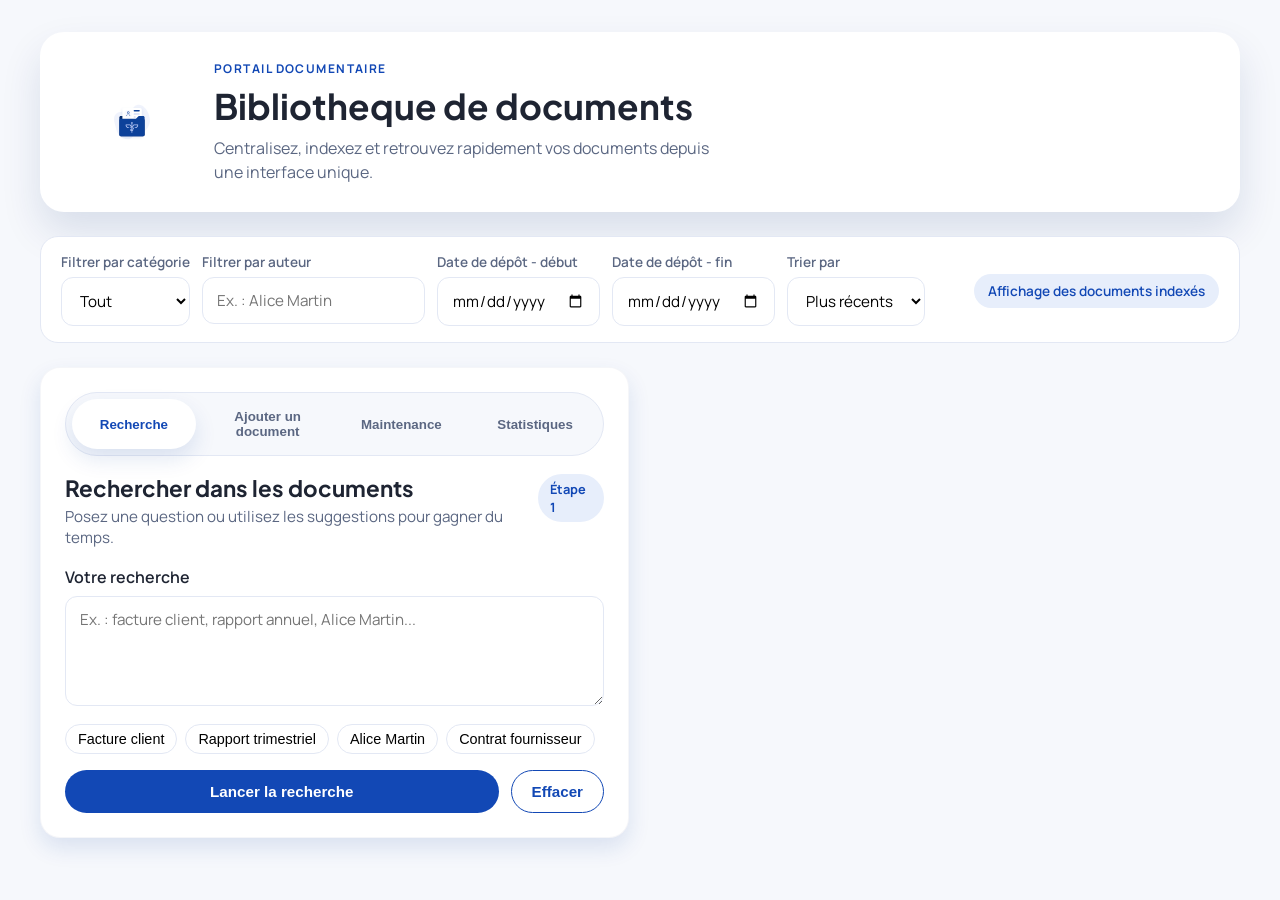
==== commit b137b4e4: "add stats" ====
--- a/src/main/resources/static/index.html
+++ b/src/main/resources/static/index.html
@@ -106,6 +106,7 @@
                         <button class="tab-button is-active" type="button" data-tab="search">Recherche</button>
                         <button class="tab-button" type="button" data-tab="index">Ajouter un document</button>
                         <button class="tab-button" type="button" data-tab="maintenance">Maintenance</button>
+                        <button class="tab-button" type="button" data-tab="stats">Statistiques</button>
                     </div>
                     <div class="panel-header">
                         <div>
@@ -138,8 +139,11 @@
                     <div class="error" id="searchError"></div>
                     <div class="result-box" id="searchResult">
                         <div class="results-header" id="searchResultsHeader" style="display: none;">
-                            <span class="results-count" id="resultsCount"></span>
-                            <span class="results-meta">Affichage des extraits les plus pertinents</span>
+                            <div class="results-header-copy">
+                                <span class="results-count" id="resultsCount"></span>
+                                <span class="results-meta">Affichage des extraits les plus pertinents</span>
+                            </div>
+                            <div class="results-runtime" id="resultsRuntime"></div>
                         </div>
                         <div id="searchResultContent"></div>
                     </div>
@@ -150,6 +154,7 @@
                         <button class="tab-button" type="button" data-tab="search">Recherche</button>
                         <button class="tab-button is-active" type="button" data-tab="index">Ajouter un document</button>
                         <button class="tab-button" type="button" data-tab="maintenance">Maintenance</button>
+                        <button class="tab-button" type="button" data-tab="stats">Statistiques</button>
                     </div>
                     <div class="panel-header">
                         <div>
@@ -190,9 +195,9 @@
                     <div class="field">
                         <label for="indexType">Type de document</label>
                         <select class="select-box" id="indexType">
-                            <option value="FACTURE" selected>Facture (OCR)</option>
-                            <option value="RAPPORT">Rapport (OCR)</option>
-                            <option value="CONTRAT">Contrat (OCR)</option>
+                            <option value="FACTURE" selected>Facture</option>
+                            <option value="RAPPORT">Rapport</option>
+                            <option value="CONTRAT">Contrat</option>
                         </select>
                     </div>
 
@@ -225,6 +230,7 @@
                         <button class="tab-button" type="button" data-tab="search">Recherche</button>
                         <button class="tab-button" type="button" data-tab="index">Ajouter un document</button>
                         <button class="tab-button is-active" type="button" data-tab="maintenance">Maintenance</button>
+                        <button class="tab-button" type="button" data-tab="stats">Statistiques</button>
                     </div>
                     <div class="panel-header">
                         <div>
@@ -254,11 +260,42 @@
                         <pre id="maintenanceResultContent"></pre>
                     </div>
                 </section>
+
+                <section class="panel tab-panel" id="tab-stats" data-tab-panel="stats">
+                    <div class="tab-header">
+                        <button class="tab-button" type="button" data-tab="search">Recherche</button>
+                        <button class="tab-button" type="button" data-tab="index">Ajouter un document</button>
+                        <button class="tab-button" type="button" data-tab="maintenance">Maintenance</button>
+                        <button class="tab-button is-active" type="button" data-tab="stats">Statistiques</button>
+                    </div>
+                    <div class="panel-header">
+                        <div>
+                            <h2>Statistiques</h2>
+                            <p class="panel-subtitle">Vue synthétique du volume documentaire, de l'index en mémoire et de l'espace occupé.</p>
+                        </div>
+                        <span class="panel-tag">Mesures</span>
+                    </div>
+
+                    <div class="btn-row">
+                        <button class="btn" id="refreshStatsBtn" type="button">Rafraîchir</button>
+                    </div>
+
+                    <div class="loading" id="statsLoading">
+                        <div class="spinner"></div>
+                        <p>Chargement des statistiques...</p>
+                    </div>
+                    <div class="error" id="statsError"></div>
+                    <div class="result-box show" id="statsResult">
+                        <div id="statsCards" class="stats-grid"></div>
+                    </div>
+                </section>
             </main>
         </div>
     </div>
 
     <script src="script.js"></script>
+    <script src="search-metrics.js"></script>
+    <script src="stats.js"></script>
 </body>
 </html>
 
--- a/src/main/resources/static/style.css
+++ b/src/main/resources/static/style.css
@@ -265,6 +265,37 @@
     margin-top: 0;
 }
 
+.stats-grid {
+    display: grid;
+    grid-template-columns: repeat(3, minmax(0, 1fr));
+    gap: 14px;
+}
+
+.stats-card {
+    background: #fff;
+    border: 1px solid var(--border);
+    border-radius: 16px;
+    padding: 16px;
+    display: flex;
+    flex-direction: column;
+    gap: 8px;
+}
+
+.stats-label {
+    color: var(--muted);
+    font-size: 0.85rem;
+    font-weight: 700;
+    text-transform: uppercase;
+    letter-spacing: 0.04em;
+}
+
+.stats-value {
+    color: var(--blue-900);
+    font-family: 'Plus Jakarta Sans', 'Manrope', sans-serif;
+    font-size: 1.3rem;
+    line-height: 1.2;
+}
+
 .field {
     display: flex;
     flex-direction: column;
@@ -437,10 +468,17 @@
 .results-header {
     display: flex;
     justify-content: space-between;
-    align-items: center;
+    align-items: flex-start;
     margin-bottom: 12px;
     padding-bottom: 10px;
     border-bottom: 1px solid var(--border);
+    gap: 12px;
+}
+
+.results-header-copy {
+    display: flex;
+    flex-direction: column;
+    gap: 4px;
 }
 
 .results-count {
@@ -451,6 +489,30 @@
 .results-meta {
     font-size: 0.85rem;
     color: var(--muted);
+}
+
+.results-runtime {
+    display: flex;
+    flex-wrap: wrap;
+    justify-content: flex-end;
+    gap: 8px;
+}
+
+.runtime-pill {
+    background: #eef4ff;
+    color: var(--blue-900);
+    border: 1px solid #d6e4ff;
+    padding: 6px 10px;
+    border-radius: 999px;
+    font-size: 0.78rem;
+    font-weight: 700;
+    white-space: nowrap;
+}
+
+.runtime-pill-warn {
+    background: #fff4db;
+    color: #8a5b00;
+    border-color: #ffe1a6;
 }
 
 .document-item {
@@ -725,6 +787,10 @@
     .maintenance-actions {
         min-width: 0;
     }
+
+    .stats-grid {
+        grid-template-columns: 1fr;
+    }
 }
 
 @media (max-width: 640px) {
@@ -742,6 +808,14 @@
         width: 100%;
         flex-direction: column;
     }
+
+    .results-header {
+        flex-direction: column;
+    }
+
+    .results-runtime {
+        justify-content: flex-start;
+    }
 }
 
 .document-meta-item .score {
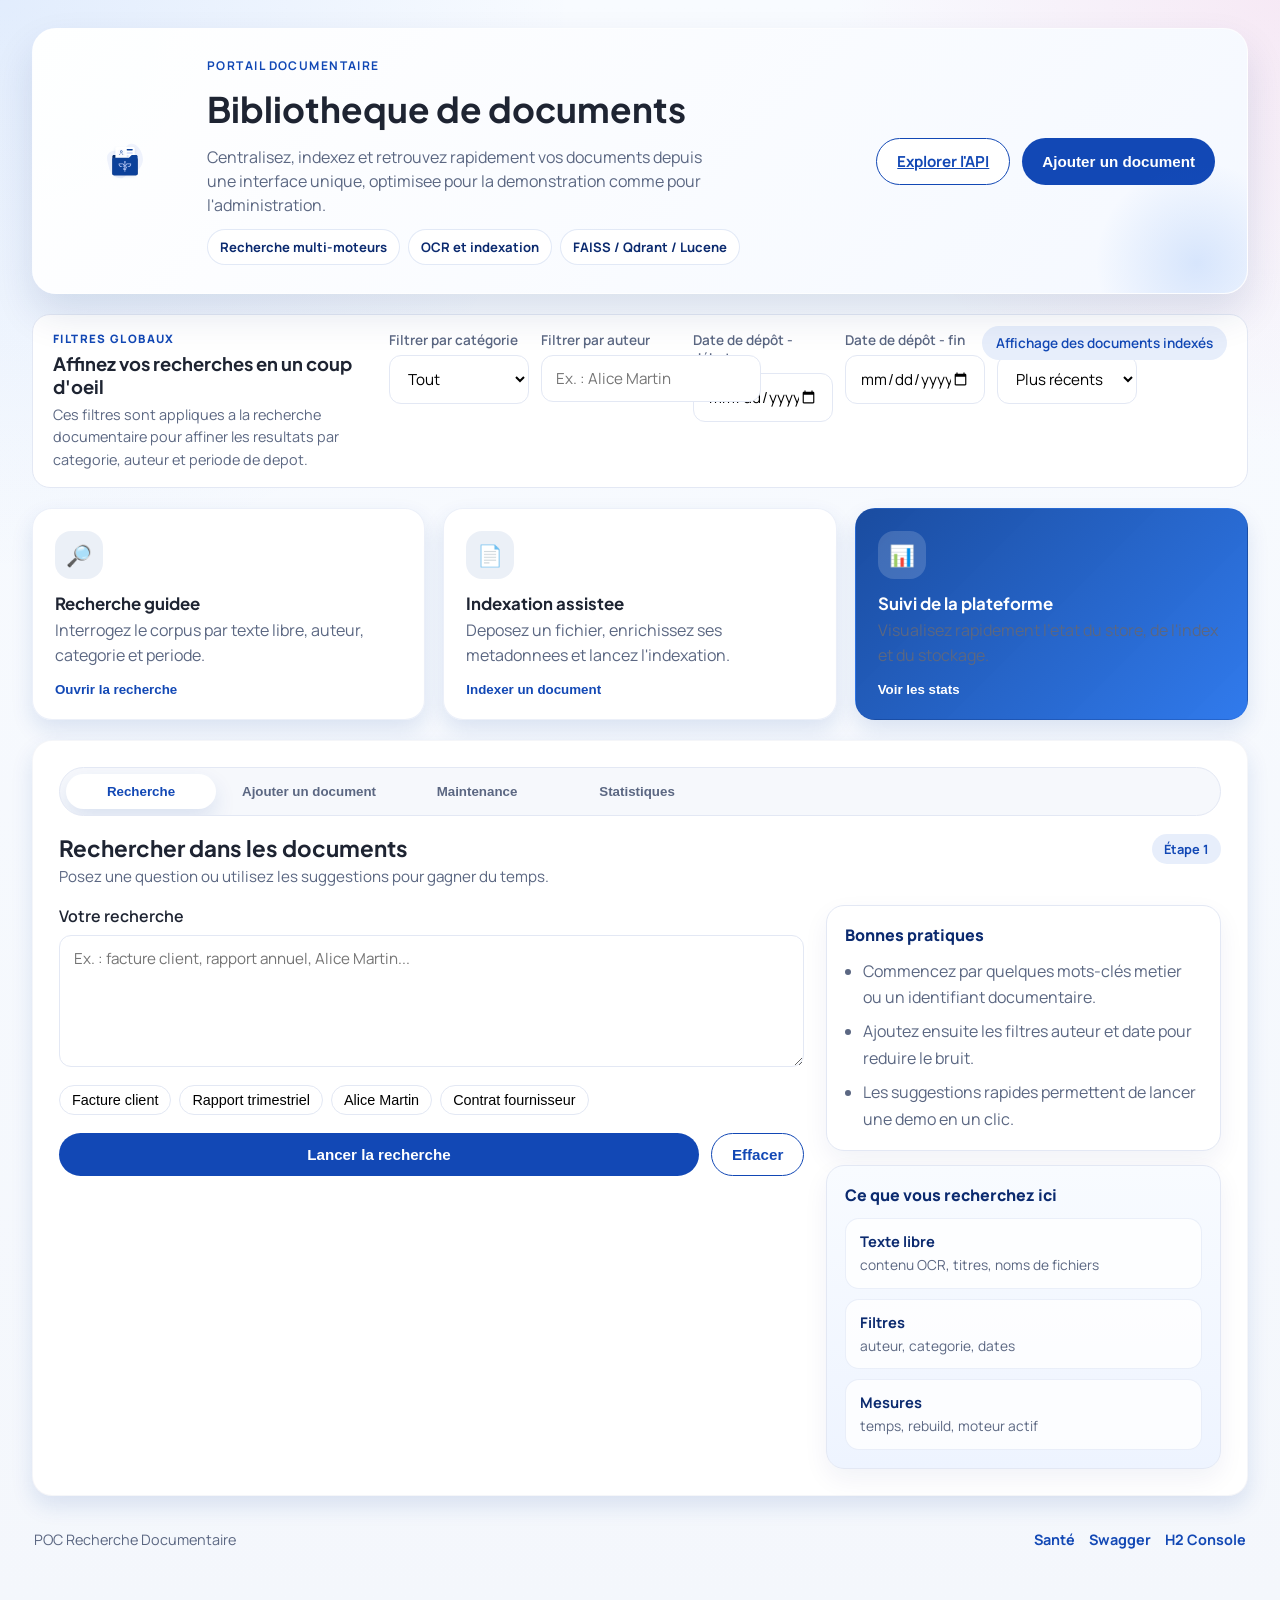
==== commit 0cec4d22: "-refonte UI" ====
--- a/src/main/resources/static/index.html
+++ b/src/main/resources/static/index.html
@@ -55,16 +55,26 @@
                     <div class="page-title">
                         <span class="page-eyebrow">Portail documentaire</span>
                         <h1>Bibliotheque de documents</h1>
-                        <p>Centralisez, indexez et retrouvez rapidement vos documents depuis une interface unique.</p>
-                    </div>
-                </div>
-                <div class="topbar-actions" style="visibility: hidden;">
-                    <button class="btn btn-ghost">Créer un dossier</button>
-                    <button class="btn">Ajouter un document</button>
+                        <p>Centralisez, indexez et retrouvez rapidement vos documents depuis une interface unique, optimisee pour la demonstration comme pour l'administration.</p>
+                        <div class="hero-badges" aria-label="Fonctionnalites principales">
+                            <span class="hero-badge">Recherche multi-moteurs</span>
+                            <span class="hero-badge">OCR et indexation</span>
+                            <span class="hero-badge">FAISS / Qdrant / Lucene</span>
+                        </div>
+                    </div>
+                </div>
+                <div class="topbar-actions">
+                    <a class="btn btn-ghost" href="/swagger-ui/index.html" target="_blank" rel="noopener">Explorer l'API</a>
+                    <button class="btn" type="button" data-switch-tab="index">Ajouter un document</button>
                 </div>
             </header>
 
             <section class="toolbar">
+                <div class="toolbar-copy">
+                    <span class="section-eyebrow">Filtres globaux</span>
+                    <h2>Affinez vos recherches en un coup d'oeil</h2>
+                    <p>Ces filtres sont appliques a la recherche documentaire pour affiner les resultats par categorie, auteur et periode de depot.</p>
+                </div>
                 <div class="toolbar-group">
                     <label class="control">
                         Filtrer par catégorie
@@ -100,6 +110,33 @@
                 </div>
             </section>
 
+            <section class="feature-grid" aria-label="Raccourcis principaux">
+                <article class="feature-card">
+                    <span class="feature-icon">🔎</span>
+                    <div>
+                        <h3>Recherche guidee</h3>
+                        <p>Interrogez le corpus par texte libre, auteur, categorie et periode.</p>
+                    </div>
+                    <button class="feature-link" type="button" data-switch-tab="search">Ouvrir la recherche</button>
+                </article>
+                <article class="feature-card">
+                    <span class="feature-icon">📄</span>
+                    <div>
+                        <h3>Indexation assistee</h3>
+                        <p>Deposez un fichier, enrichissez ses metadonnees et lancez l'indexation.</p>
+                    </div>
+                    <button class="feature-link" type="button" data-switch-tab="index">Indexer un document</button>
+                </article>
+                <article class="feature-card feature-card-accent">
+                    <span class="feature-icon">📊</span>
+                    <div>
+                        <h3>Suivi de la plateforme</h3>
+                        <p>Visualisez rapidement l'etat du store, de l'index et du stockage.</p>
+                    </div>
+                    <button class="feature-link" type="button" data-switch-tab="stats">Voir les stats</button>
+                </article>
+            </section>
+
             <main class="content-grid">
                 <section class="panel tab-panel is-active" id="tab-search" data-tab-panel="search">
                     <div class="tab-header">
@@ -116,36 +153,58 @@
                         <span class="panel-tag">Étape 1</span>
                     </div>
 
-                    <div class="field">
-                        <label for="searchQuery">Votre recherche</label>
-                        <textarea class="search-box" id="searchQuery" rows="4" placeholder="Ex. : facture client, rapport annuel, Alice Martin..."></textarea>
-                        <div class="chip-group" aria-label="Suggestions de recherche">
-                            <button class="chip" type="button" data-query="facture client">Facture client</button>
-                            <button class="chip" type="button" data-query="rapport trimestriel">Rapport trimestriel</button>
-                            <button class="chip" type="button" data-query="Alice Martin">Alice Martin</button>
-                            <button class="chip" type="button" data-query="contrat fournisseur">Contrat fournisseur</button>
-                        </div>
-                    </div>
-
-                    <div class="btn-row">
-                        <button class="btn" id="searchBtn">Lancer la recherche</button>
-                        <button class="btn btn-ghost" id="clearSearchBtn" type="button">Effacer</button>
-                    </div>
-
-                    <div class="loading" id="searchLoading">
-                        <div class="spinner"></div>
-                        <p>Recherche en cours...</p>
-                    </div>
-                    <div class="error" id="searchError"></div>
-                    <div class="result-box" id="searchResult">
-                        <div class="results-header" id="searchResultsHeader" style="display: none;">
-                            <div class="results-header-copy">
-                                <span class="results-count" id="resultsCount"></span>
-                                <span class="results-meta">Affichage des extraits les plus pertinents</span>
-                            </div>
-                            <div class="results-runtime" id="resultsRuntime"></div>
-                        </div>
-                        <div id="searchResultContent"></div>
+                    <div class="panel-layout">
+                        <div class="panel-main">
+                            <div class="field field-lg">
+                                <label for="searchQuery">Votre recherche</label>
+                                <textarea class="search-box search-textarea" id="searchQuery" rows="4" placeholder="Ex. : facture client, rapport annuel, Alice Martin..."></textarea>
+                                <div class="chip-group" aria-label="Suggestions de recherche">
+                                    <button class="chip" type="button" data-query="facture client">Facture client</button>
+                                    <button class="chip" type="button" data-query="rapport trimestriel">Rapport trimestriel</button>
+                                    <button class="chip" type="button" data-query="Alice Martin">Alice Martin</button>
+                                    <button class="chip" type="button" data-query="contrat fournisseur">Contrat fournisseur</button>
+                                </div>
+                            </div>
+
+                            <div class="btn-row">
+                                <button class="btn" id="searchBtn">Lancer la recherche</button>
+                                <button class="btn btn-ghost" id="clearSearchBtn" type="button">Effacer</button>
+                            </div>
+
+                            <div class="loading" id="searchLoading">
+                                <div class="spinner"></div>
+                                <p>Recherche en cours...</p>
+                            </div>
+                            <div class="error" id="searchError"></div>
+                            <div class="result-box" id="searchResult">
+                                <div class="results-header" id="searchResultsHeader" style="display: none;">
+                                    <div class="results-header-copy">
+                                        <span class="results-count" id="resultsCount"></span>
+                                        <span class="results-meta">Affichage des extraits les plus pertinents</span>
+                                    </div>
+                                    <div class="results-runtime" id="resultsRuntime"></div>
+                                </div>
+                                <div id="searchResultContent"></div>
+                            </div>
+                        </div>
+                        <aside class="panel-aside">
+                            <article class="aside-card">
+                                <span class="aside-card-title">Bonnes pratiques</span>
+                                <ul class="aside-list">
+                                    <li>Commencez par quelques mots-clés metier ou un identifiant documentaire.</li>
+                                    <li>Ajoutez ensuite les filtres auteur et date pour reduire le bruit.</li>
+                                    <li>Les suggestions rapides permettent de lancer une demo en un clic.</li>
+                                </ul>
+                            </article>
+                            <article class="aside-card aside-card-soft">
+                                <span class="aside-card-title">Ce que vous recherchez ici</span>
+                                <div class="mini-kpis">
+                                    <div class="mini-kpi"><strong>Texte libre</strong><span>contenu OCR, titres, noms de fichiers</span></div>
+                                    <div class="mini-kpi"><strong>Filtres</strong><span>auteur, categorie, dates</span></div>
+                                    <div class="mini-kpi"><strong>Mesures</strong><span>temps, rebuild, moteur actif</span></div>
+                                </div>
+                            </article>
+                        </aside>
                     </div>
                 </section>
 
@@ -167,61 +226,83 @@
                         <strong>Démo :</strong> cette étape est habituellement automatique. Nous l’affichons ici pour montrer le processus d’indexation pendant la démonstration.
                     </div>
 
-                    <div class="field">
-                        <label for="indexFile">Fichier a indexer</label>
-                        <label for="indexFile" class="file-drop" id="fileDrop">
-                            <span class="file-drop-title">Glissez-déposez un fichier ou cliquez pour parcourir</span>
-                            <span class="file-drop-meta">PDF, image ou scan — taille max recommandée 10 Mo</span>
-                        </label>
-                        <input type="file" id="indexFile">
-                        <div class="file-name" id="fileName"></div>
-                    </div>
-
-                    <div class="input-grid">
-                        <div class="field">
-                            <label for="documentTitle">Titre du document</label>
-                            <input type="text" class="search-box" id="documentTitle" placeholder="Ex. : Rapport d'activite Q1" />
-                        </div>
-                        <div class="field">
-                            <label for="documentAuthor">Auteur du dépôt</label>
-                            <input type="text" class="search-box" id="documentAuthor" placeholder="Ex. : Alice Martin" />
-                        </div>
-                    </div>
-                    <div class="field">
-                        <label for="documentDate">Date de dépôt</label>
-                        <input type="date" class="search-box" id="documentDate" />
-                    </div>
-
-                    <div class="field">
-                        <label for="indexType">Type de document</label>
-                        <select class="select-box" id="indexType">
-                            <option value="FACTURE" selected>Facture</option>
-                            <option value="RAPPORT">Rapport</option>
-                            <option value="CONTRAT">Contrat</option>
-                        </select>
-                    </div>
-
-                    <div class="field" style="display: none">
-                        <label for="indexOcrType">Moteur OCR PDF</label>
-                        <select class="select-box" id="indexOcrType">
-                            <option value="pdfbox" selected>PDFBox</option>
-                            <option value="tika">Tika</option>
-                        </select>
-                    </div>
-
-                    <div class="btn-row">
-                        <button class="btn" id="indexBtn">Indexer le document</button>
-                        <button class="btn btn-ghost" id="resetIndexBtn" type="button">Réinitialiser</button>
-                    </div>
-
-                    <div class="loading" id="indexLoading">
-                        <div class="spinner"></div>
-                        <p>Indexation en cours...</p>
-                    </div>
-                    <div class="error" id="indexError"></div>
-                    <div class="success-message" id="indexSuccess"></div>
-                    <div class="result-box" id="indexResult">
-                        <pre id="indexResultContent"></pre>
+                    <div class="panel-layout">
+                        <div class="panel-main">
+                            <div class="field">
+                                <label for="indexFile">Fichier a indexer</label>
+                                <label for="indexFile" class="file-drop" id="fileDrop">
+                                    <span class="file-drop-title">Glissez-déposez un fichier ou cliquez pour parcourir</span>
+                                    <span class="file-drop-meta">PDF, image ou scan — taille max recommandée 10 Mo</span>
+                                </label>
+                                <input type="file" id="indexFile">
+                                <div class="file-name" id="fileName"></div>
+                            </div>
+
+                            <div class="input-grid">
+                                <div class="field">
+                                    <label for="documentTitle">Titre du document</label>
+                                    <input type="text" class="search-box" id="documentTitle" placeholder="Ex. : Rapport d'activite Q1" />
+                                </div>
+                                <div class="field">
+                                    <label for="documentAuthor">Auteur du dépôt</label>
+                                    <input type="text" class="search-box" id="documentAuthor" placeholder="Ex. : Alice Martin" />
+                                </div>
+                            </div>
+                            <div class="field">
+                                <label for="documentDate">Date de dépôt</label>
+                                <input type="date" class="search-box" id="documentDate" />
+                            </div>
+
+                            <div class="field">
+                                <label for="indexType">Type de document</label>
+                                <select class="select-box" id="indexType">
+                                    <option value="FACTURE" selected>Facture</option>
+                                    <option value="RAPPORT">Rapport</option>
+                                    <option value="CONTRAT">Contrat</option>
+                                </select>
+                            </div>
+
+                            <div class="field" style="display: none">
+                                <label for="indexOcrType">Moteur OCR PDF</label>
+                                <select class="select-box" id="indexOcrType">
+                                    <option value="pdfbox" selected>PDFBox</option>
+                                    <option value="tika">Tika</option>
+                                </select>
+                            </div>
+
+                            <div class="btn-row">
+                                <button class="btn" id="indexBtn">Indexer le document</button>
+                                <button class="btn btn-ghost" id="resetIndexBtn" type="button">Réinitialiser</button>
+                            </div>
+
+                            <div class="loading" id="indexLoading">
+                                <div class="spinner"></div>
+                                <p>Indexation en cours...</p>
+                            </div>
+                            <div class="error" id="indexError"></div>
+                            <div class="success-message" id="indexSuccess"></div>
+                            <div class="result-box" id="indexResult">
+                                <pre id="indexResultContent"></pre>
+                            </div>
+                        </div>
+                        <aside class="panel-aside">
+                            <article class="aside-card">
+                                <span class="aside-card-title">Parcours recommande</span>
+                                <ol class="aside-list aside-list-ordered">
+                                    <li>Selectionnez un fichier depuis votre poste.</li>
+                                    <li>Ajoutez un titre metier et l'auteur de depot.</li>
+                                    <li>Choisissez la categorie pour faciliter les filtres futurs.</li>
+                                </ol>
+                            </article>
+                            <article class="aside-card aside-card-soft">
+                                <span class="aside-card-title">Conseils demo</span>
+                                <div class="mini-kpis">
+                                    <div class="mini-kpi"><strong>Titre clair</strong><span>ameliore la recherche et la lecture des resultats</span></div>
+                                    <div class="mini-kpi"><strong>Auteur normalise</strong><span>utile pour l'autocompletion</span></div>
+                                    <div class="mini-kpi"><strong>Date renseignee</strong><span>facilite les campagnes de comparaison</span></div>
+                                </div>
+                            </article>
+                        </aside>
                     </div>
                 </section>
 
@@ -240,24 +321,38 @@
                         <span class="panel-tag">Outils</span>
                     </div>
 
-                    <div class="maintenance-card">
-                        <div class="maintenance-copy">
-                            <h3>Rebuild de l&apos;index auteurs</h3>
-                            <p>Reconstruit l&apos;autocompl&eacute;tion des auteurs &agrave; partir des documents d&eacute;j&agrave; stock&eacute;s.</p>
-                        </div>
-                        <div class="btn-row maintenance-actions">
-                            <button class="btn" id="rebuildAuthorsBtn" type="button">Rebuild index auteurs</button>
-                        </div>
-                    </div>
-
-                    <div class="loading" id="maintenanceLoading">
-                        <div class="spinner"></div>
-                        <p>Rebuild en cours...</p>
-                    </div>
-                    <div class="error" id="maintenanceError"></div>
-                    <div class="success-message" id="maintenanceSuccess"></div>
-                    <div class="result-box" id="maintenanceResult">
-                        <pre id="maintenanceResultContent"></pre>
+                    <div class="panel-layout panel-layout-compact">
+                        <div class="panel-main">
+                            <div class="maintenance-card">
+                                <div class="maintenance-copy">
+                                    <h3>Rebuild de l&apos;index auteurs</h3>
+                                    <p>Reconstruit l&apos;autocompl&eacute;tion des auteurs &agrave; partir des documents d&eacute;j&agrave; stock&eacute;s.</p>
+                                </div>
+                                <div class="btn-row maintenance-actions">
+                                    <button class="btn" id="rebuildAuthorsBtn" type="button">Rebuild index auteurs</button>
+                                </div>
+                            </div>
+
+                            <div class="loading" id="maintenanceLoading">
+                                <div class="spinner"></div>
+                                <p>Rebuild en cours...</p>
+                            </div>
+                            <div class="error" id="maintenanceError"></div>
+                            <div class="success-message" id="maintenanceSuccess"></div>
+                            <div class="result-box" id="maintenanceResult">
+                                <pre id="maintenanceResultContent"></pre>
+                            </div>
+                        </div>
+                        <aside class="panel-aside">
+                            <article class="aside-card">
+                                <span class="aside-card-title">Quand l'utiliser ?</span>
+                                <ul class="aside-list">
+                                    <li>Apres un import massif de documents.</li>
+                                    <li>Quand les suggestions d'auteurs semblent incompletes.</li>
+                                    <li>Avant une demonstration publique pour repartir sur un index propre.</li>
+                                </ul>
+                            </article>
+                        </aside>
                     </div>
                 </section>
 
@@ -276,7 +371,7 @@
                         <span class="panel-tag">Mesures</span>
                     </div>
 
-                    <div class="btn-row">
+                    <div class="btn-row btn-row-inline">
                         <button class="btn" id="refreshStatsBtn" type="button">Rafraîchir</button>
                     </div>
 
@@ -290,6 +385,15 @@
                     </div>
                 </section>
             </main>
+
+            <footer class="page-footer">
+                <span>POC Recherche Documentaire</span>
+                <div class="page-footer-links">
+                    <a href="/actuator/health" target="_blank" rel="noopener">Santé</a>
+                    <a href="/swagger-ui/index.html" target="_blank" rel="noopener">Swagger</a>
+                    <a href="/h2-console/" target="_blank" rel="noopener">H2 Console</a>
+                </div>
+            </footer>
         </div>
     </div>
 
@@ -298,4 +402,3 @@
     <script src="stats.js"></script>
 </body>
 </html>
-
--- a/src/main/resources/static/style.css
+++ b/src/main/resources/static/style.css
@@ -827,3 +827,400 @@
     min-width: 4em;
     text-align: right;
 }
+
+/* ==================== UI REFRESH ==================== */
+body {
+    background:
+            radial-gradient(circle at top left, rgba(31, 111, 235, 0.10), transparent 28%),
+            radial-gradient(circle at top right, rgba(226, 26, 131, 0.08), transparent 22%),
+            linear-gradient(180deg, #f8fbff 0%, #f4f7fc 100%);
+}
+
+.main-area {
+    width: min(1440px, 100%);
+    margin: 0 auto;
+    padding: 28px 32px 56px;
+    gap: 20px;
+}
+
+.topbar {
+    position: relative;
+    overflow: hidden;
+    border: 1px solid rgba(255, 255, 255, 0.7);
+    background: linear-gradient(135deg, rgba(255,255,255,0.96) 0%, rgba(244,248,255,0.96) 100%);
+}
+
+.topbar::after {
+    content: "";
+    position: absolute;
+    inset: auto -60px -80px auto;
+    width: 220px;
+    height: 220px;
+    border-radius: 50%;
+    background: radial-gradient(circle, rgba(31, 111, 235, 0.14), transparent 65%);
+    pointer-events: none;
+}
+
+.page-title {
+    display: flex;
+    flex-direction: column;
+    gap: 6px;
+}
+
+.hero-badges {
+    display: flex;
+    flex-wrap: wrap;
+    gap: 8px;
+    margin-top: 6px;
+}
+
+.hero-badge {
+    display: inline-flex;
+    align-items: center;
+    padding: 8px 12px;
+    border-radius: 999px;
+    background: rgba(255, 255, 255, 0.88);
+    border: 1px solid rgba(18, 72, 181, 0.12);
+    color: var(--blue-900);
+    font-size: 0.82rem;
+    font-weight: 700;
+}
+
+.section-eyebrow {
+    text-transform: uppercase;
+    letter-spacing: 0.12em;
+    font-size: 0.72rem;
+    color: var(--blue-700);
+    font-weight: 800;
+}
+
+.toolbar {
+    display: grid;
+    grid-template-columns: minmax(240px, 320px) minmax(0, 1fr) auto;
+    align-items: start;
+}
+
+.toolbar-copy {
+    display: flex;
+    flex-direction: column;
+    gap: 6px;
+}
+
+.toolbar-copy h2 {
+    font-family: 'Plus Jakarta Sans', 'Manrope', sans-serif;
+    font-size: 1.15rem;
+}
+
+.toolbar-copy p {
+    color: var(--muted);
+    font-size: 0.9rem;
+    line-height: 1.55;
+}
+
+.toolbar-group {
+    display: grid;
+    grid-template-columns: repeat(5, minmax(140px, 1fr));
+    gap: 12px;
+}
+
+.feature-grid {
+    display: grid;
+    grid-template-columns: repeat(3, minmax(0, 1fr));
+    gap: 18px;
+}
+
+.feature-card {
+    display: flex;
+    flex-direction: column;
+    gap: 14px;
+    padding: 22px;
+    border-radius: 20px;
+    background: rgba(255, 255, 255, 0.92);
+    border: 1px solid rgba(18, 72, 181, 0.08);
+    box-shadow: var(--shadow-soft);
+}
+
+.feature-card-accent {
+    background: linear-gradient(135deg, rgba(12, 65, 154, 0.94) 0%, rgba(31, 111, 235, 0.92) 100%);
+    color: #fff;
+}
+
+.feature-card-accent p,
+.feature-card-accent h3 {
+    color: #fff;
+}
+
+.feature-icon {
+    width: 48px;
+    height: 48px;
+    display: inline-flex;
+    align-items: center;
+    justify-content: center;
+    border-radius: 16px;
+    background: rgba(12, 65, 154, 0.08);
+    font-size: 1.3rem;
+}
+
+.feature-card-accent .feature-icon {
+    background: rgba(255,255,255,0.16);
+}
+
+.feature-card h3 {
+    font-family: 'Plus Jakarta Sans', 'Manrope', sans-serif;
+    font-size: 1.05rem;
+    margin-bottom: 4px;
+}
+
+.feature-card p {
+    color: var(--muted);
+    line-height: 1.55;
+}
+
+.feature-link {
+    margin-top: auto;
+    border: none;
+    background: transparent;
+    color: var(--blue-700);
+    font-weight: 800;
+    text-align: left;
+    cursor: pointer;
+    padding: 0;
+}
+
+.feature-card-accent .feature-link {
+    color: #fff;
+}
+
+.content-grid {
+    grid-template-columns: 1fr;
+}
+
+.tab-panel.is-active {
+    display: block;
+    grid-column: 1 / -1;
+}
+
+.tab-header {
+    overflow-x: auto;
+    scrollbar-width: none;
+}
+
+.tab-header::-webkit-scrollbar {
+    display: none;
+}
+
+.tab-button {
+    min-width: 150px;
+    flex: 0 0 auto;
+}
+
+.panel {
+    padding: 26px;
+}
+
+.panel-layout {
+    display: grid;
+    grid-template-columns: minmax(0, 1.7fr) minmax(280px, 0.9fr);
+    gap: 22px;
+    align-items: start;
+}
+
+.panel-layout-compact {
+    grid-template-columns: minmax(0, 1.4fr) minmax(240px, 0.7fr);
+}
+
+.panel-main {
+    min-width: 0;
+}
+
+.panel-aside {
+    display: flex;
+    flex-direction: column;
+    gap: 14px;
+}
+
+.aside-card {
+    padding: 18px;
+    border-radius: 18px;
+    border: 1px solid var(--border);
+    background: #fff;
+    box-shadow: 0 10px 26px rgba(11, 42, 111, 0.06);
+}
+
+.aside-card-soft {
+    background: linear-gradient(180deg, #f8fbff 0%, #eef4ff 100%);
+}
+
+.aside-card-title {
+    display: inline-block;
+    margin-bottom: 12px;
+    color: var(--blue-900);
+    font-weight: 800;
+}
+
+.aside-list {
+    padding-left: 18px;
+    color: var(--muted);
+    line-height: 1.65;
+    display: flex;
+    flex-direction: column;
+    gap: 8px;
+}
+
+.aside-list-ordered {
+    list-style: decimal;
+}
+
+.mini-kpis {
+    display: flex;
+    flex-direction: column;
+    gap: 10px;
+}
+
+.mini-kpi {
+    display: flex;
+    flex-direction: column;
+    gap: 4px;
+    padding: 12px 14px;
+    border-radius: 14px;
+    background: rgba(255,255,255,0.78);
+    border: 1px solid rgba(18, 72, 181, 0.08);
+}
+
+.mini-kpi strong {
+    font-size: 0.92rem;
+    color: var(--blue-900);
+}
+
+.mini-kpi span {
+    color: var(--muted);
+    font-size: 0.86rem;
+    line-height: 1.5;
+}
+
+.field-lg {
+    margin-bottom: 18px;
+}
+
+.search-textarea {
+    min-height: 132px;
+}
+
+.btn-row-inline {
+    display: flex;
+    grid-template-columns: none;
+    justify-content: flex-start;
+}
+
+.result-box {
+    max-height: 640px;
+}
+
+.stats-grid {
+    grid-template-columns: repeat(2, minmax(0, 1fr));
+}
+
+.page-footer {
+    display: flex;
+    justify-content: space-between;
+    align-items: center;
+    gap: 16px;
+    padding: 14px 2px 0;
+    color: var(--muted);
+    font-size: 0.9rem;
+}
+
+.page-footer-links {
+    display: flex;
+    flex-wrap: wrap;
+    gap: 14px;
+}
+
+.page-footer a {
+    color: var(--blue-700);
+    text-decoration: none;
+    font-weight: 700;
+}
+
+@media (max-width: 1240px) {
+    .toolbar {
+        grid-template-columns: 1fr;
+    }
+
+    .toolbar-group {
+        grid-template-columns: repeat(3, minmax(0, 1fr));
+    }
+
+    .feature-grid {
+        grid-template-columns: repeat(2, minmax(0, 1fr));
+    }
+
+    .panel-layout,
+    .panel-layout-compact {
+        grid-template-columns: 1fr;
+    }
+}
+
+@media (max-width: 980px) {
+    .main-area {
+        padding: 22px 18px 42px;
+    }
+
+    .topbar {
+        padding: 22px;
+    }
+
+    .toolbar-group {
+        grid-template-columns: repeat(2, minmax(0, 1fr));
+    }
+
+    .feature-grid,
+    .stats-grid {
+        grid-template-columns: 1fr;
+    }
+
+    .panel,
+    .feature-card {
+        padding: 20px;
+    }
+}
+
+@media (max-width: 640px) {
+    h1 {
+        font-size: 1.7rem;
+    }
+
+    .logo-svg {
+        width: 104px;
+        height: 36px;
+    }
+
+    .topbar-actions {
+        width: 100%;
+        flex-direction: column;
+    }
+
+    .toolbar-group {
+        grid-template-columns: 1fr;
+    }
+
+    .tab-button {
+        min-width: 132px;
+    }
+
+    .document-header,
+    .results-header,
+    .page-footer {
+        flex-direction: column;
+        align-items: flex-start;
+    }
+
+    .results-runtime {
+        justify-content: flex-start;
+    }
+
+    .page-footer-links {
+        gap: 10px;
+    }
+}
+
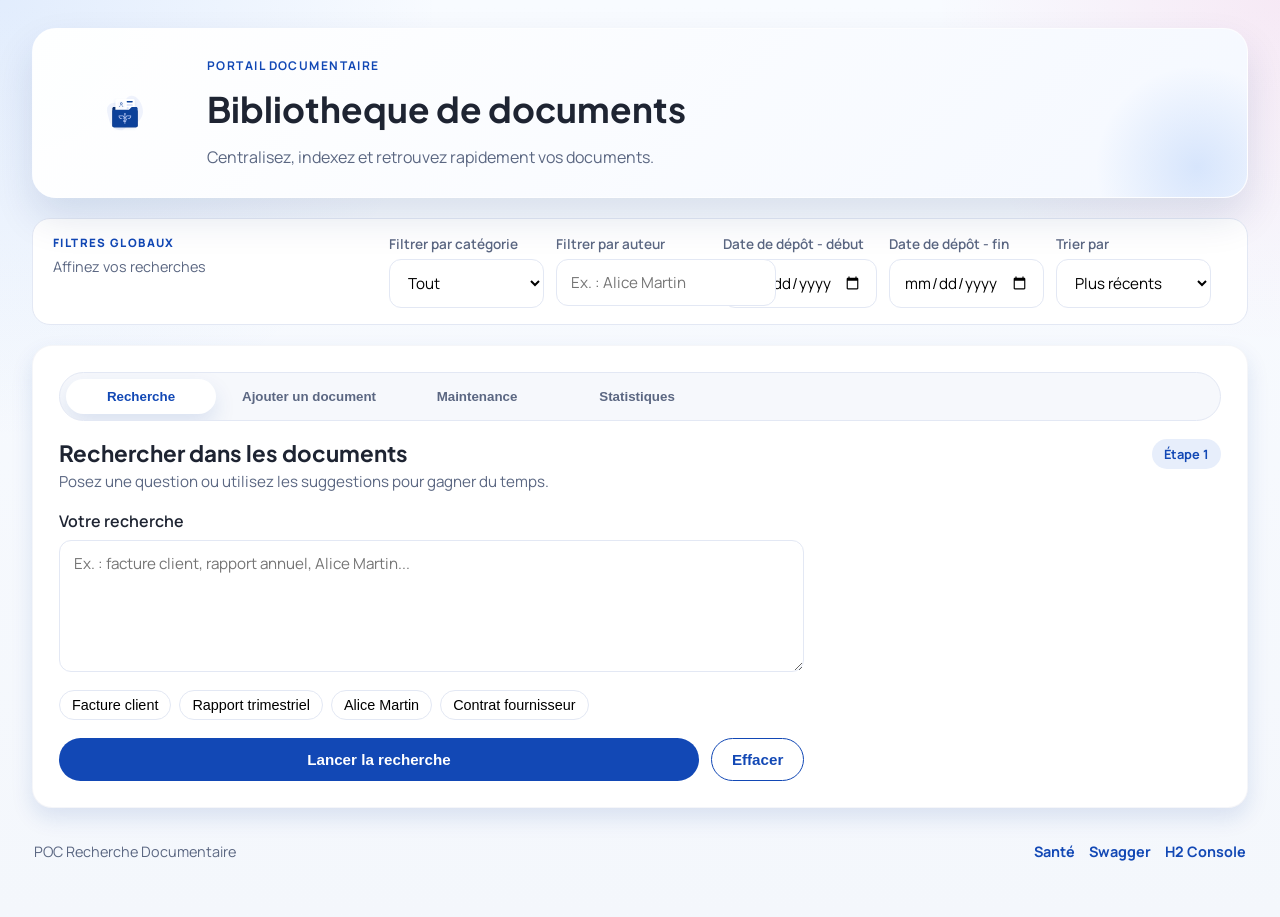
==== commit 5e91d204: "-correction qdrant" ====
--- a/src/main/resources/static/index.html
+++ b/src/main/resources/static/index.html
@@ -55,15 +55,15 @@
                     <div class="page-title">
                         <span class="page-eyebrow">Portail documentaire</span>
                         <h1>Bibliotheque de documents</h1>
-                        <p>Centralisez, indexez et retrouvez rapidement vos documents depuis une interface unique, optimisee pour la demonstration comme pour l'administration.</p>
-                        <div class="hero-badges" aria-label="Fonctionnalites principales">
+                        <p>Centralisez, indexez et retrouvez rapidement vos documents.</p>
+                        <div class="hero-badges" aria-label="Fonctionnalites principales" style="display:none">
                             <span class="hero-badge">Recherche multi-moteurs</span>
-                            <span class="hero-badge">OCR et indexation</span>
-                            <span class="hero-badge">FAISS / Qdrant / Lucene</span>
-                        </div>
-                    </div>
-                </div>
-                <div class="topbar-actions">
+                            <span class="hero-badge">Indexation et OCR</span>
+                            <span class="hero-badge">IA</span>
+                        </div>
+                    </div>
+                </div>
+                <div class="topbar-actions" style="display:none">
                     <a class="btn btn-ghost" href="/swagger-ui/index.html" target="_blank" rel="noopener">Explorer l'API</a>
                     <button class="btn" type="button" data-switch-tab="index">Ajouter un document</button>
                 </div>
@@ -72,8 +72,7 @@
             <section class="toolbar">
                 <div class="toolbar-copy">
                     <span class="section-eyebrow">Filtres globaux</span>
-                    <h2>Affinez vos recherches en un coup d'oeil</h2>
-                    <p>Ces filtres sont appliques a la recherche documentaire pour affiner les resultats par categorie, auteur et periode de depot.</p>
+                    <p>Affinez vos recherches</p>
                 </div>
                 <div class="toolbar-group">
                     <label class="control">
@@ -105,12 +104,12 @@
                         </select>
                     </label>
                 </div>
-                <div class="toolbar-info">
+                <div class="toolbar-info" style="display:none">
                     <span class="info-pill">Affichage des documents indexés</span>
                 </div>
             </section>
 
-            <section class="feature-grid" aria-label="Raccourcis principaux">
+            <section class="feature-grid" aria-label="Raccourcis principaux" style="display:none">>
                 <article class="feature-card">
                     <span class="feature-icon">🔎</span>
                     <div>
@@ -187,7 +186,7 @@
                                 <div id="searchResultContent"></div>
                             </div>
                         </div>
-                        <aside class="panel-aside">
+                        <aside class="panel-aside" style="display:none">
                             <article class="aside-card">
                                 <span class="aside-card-title">Bonnes pratiques</span>
                                 <ul class="aside-list">
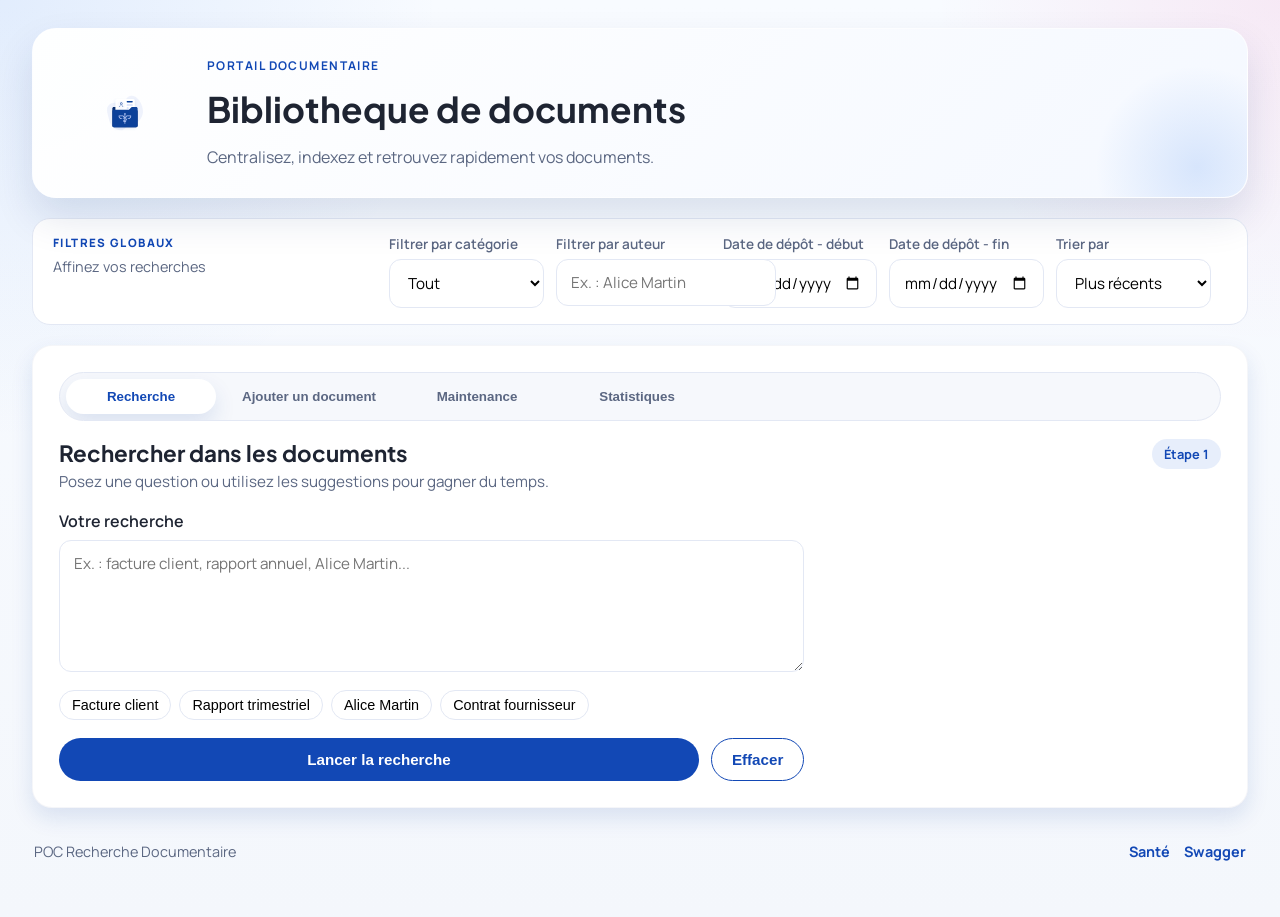
==== commit 0cce0767: "passage en postgres au lieu de h2" ====
--- a/src/main/resources/static/index.html
+++ b/src/main/resources/static/index.html
@@ -390,7 +390,6 @@
                 <div class="page-footer-links">
                     <a href="/actuator/health" target="_blank" rel="noopener">Santé</a>
                     <a href="/swagger-ui/index.html" target="_blank" rel="noopener">Swagger</a>
-                    <a href="/h2-console/" target="_blank" rel="noopener">H2 Console</a>
                 </div>
             </footer>
         </div>
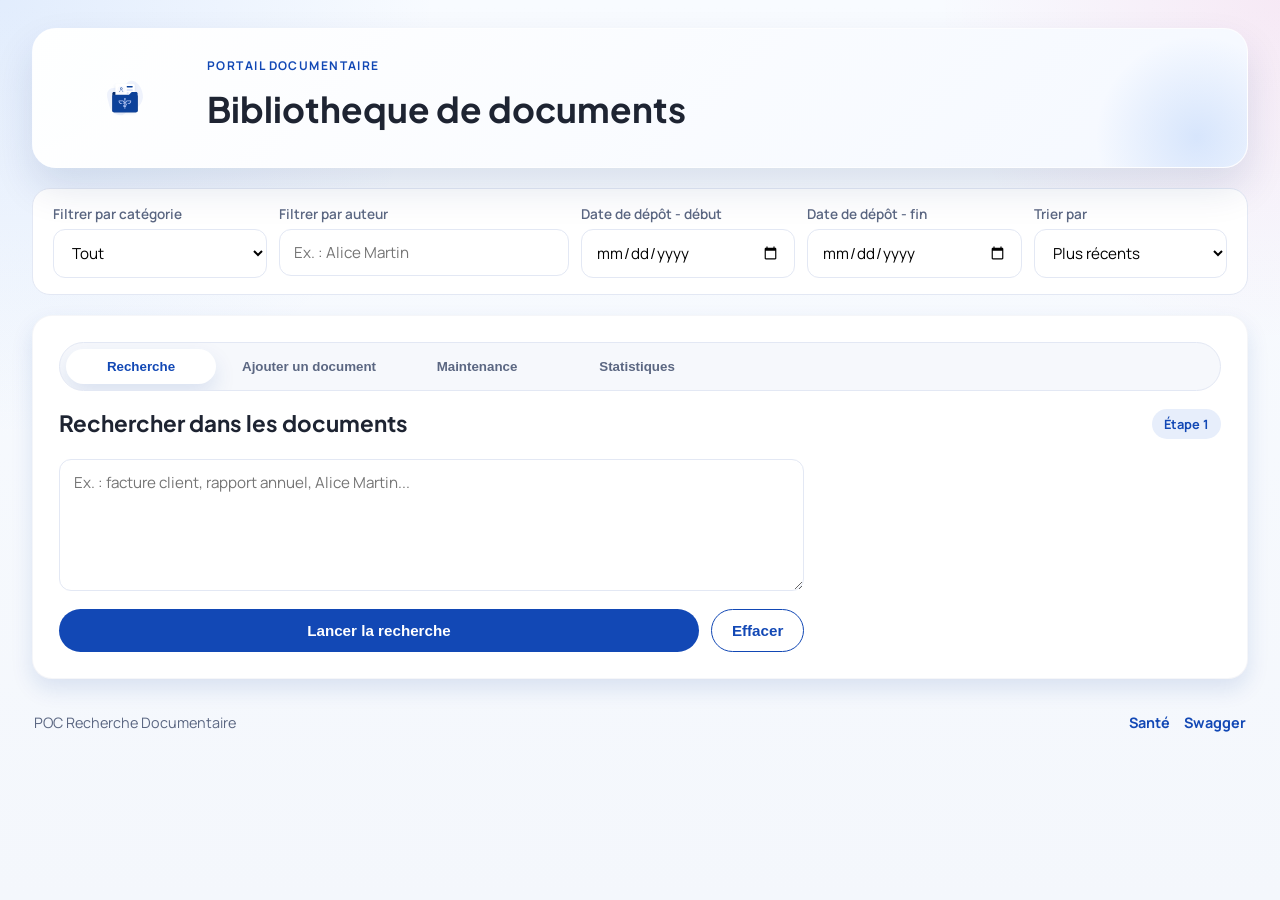
==== commit 645fe895: "épuration html css" ====
--- a/src/main/resources/static/index.html
+++ b/src/main/resources/static/index.html
@@ -55,7 +55,6 @@
                     <div class="page-title">
                         <span class="page-eyebrow">Portail documentaire</span>
                         <h1>Bibliotheque de documents</h1>
-                        <p>Centralisez, indexez et retrouvez rapidement vos documents.</p>
                         <div class="hero-badges" aria-label="Fonctionnalites principales" style="display:none">
                             <span class="hero-badge">Recherche multi-moteurs</span>
                             <span class="hero-badge">Indexation et OCR</span>
@@ -70,10 +69,6 @@
             </header>
 
             <section class="toolbar">
-                <div class="toolbar-copy">
-                    <span class="section-eyebrow">Filtres globaux</span>
-                    <p>Affinez vos recherches</p>
-                </div>
                 <div class="toolbar-group">
                     <label class="control">
                         Filtrer par catégorie
@@ -147,7 +142,6 @@
                     <div class="panel-header">
                         <div>
                             <h2>Rechercher dans les documents</h2>
-                            <p class="panel-subtitle">Posez une question ou utilisez les suggestions pour gagner du temps.</p>
                         </div>
                         <span class="panel-tag">Étape 1</span>
                     </div>
@@ -155,9 +149,8 @@
                     <div class="panel-layout">
                         <div class="panel-main">
                             <div class="field field-lg">
-                                <label for="searchQuery">Votre recherche</label>
                                 <textarea class="search-box search-textarea" id="searchQuery" rows="4" placeholder="Ex. : facture client, rapport annuel, Alice Martin..."></textarea>
-                                <div class="chip-group" aria-label="Suggestions de recherche">
+                                <div class="chip-group" aria-label="Suggestions de recherche" style="display:none">
                                     <button class="chip" type="button" data-query="facture client">Facture client</button>
                                     <button class="chip" type="button" data-query="rapport trimestriel">Rapport trimestriel</button>
                                     <button class="chip" type="button" data-query="Alice Martin">Alice Martin</button>
--- a/src/main/resources/static/style.css
+++ b/src/main/resources/static/style.css
@@ -895,9 +895,9 @@
 }
 
 .toolbar {
-    display: grid;
-    grid-template-columns: minmax(240px, 320px) minmax(0, 1fr) auto;
-    align-items: start;
+    display: flex;
+    flex-direction: column;
+    align-items: stretch;
 }
 
 .toolbar-copy {
@@ -919,8 +919,18 @@
 
 .toolbar-group {
     display: grid;
-    grid-template-columns: repeat(5, minmax(140px, 1fr));
+    grid-template-columns:
+        minmax(150px, 1fr)
+        minmax(240px, 1.35fr)
+        minmax(170px, 1fr)
+        minmax(170px, 1fr)
+        minmax(150px, 0.9fr);
     gap: 12px;
+    width: 100%;
+}
+
+.toolbar-info {
+    align-self: flex-end;
 }
 
 .feature-grid {
@@ -1144,7 +1154,7 @@
 
 @media (max-width: 1240px) {
     .toolbar {
-        grid-template-columns: 1fr;
+        align-items: stretch;
     }
 
     .toolbar-group {
